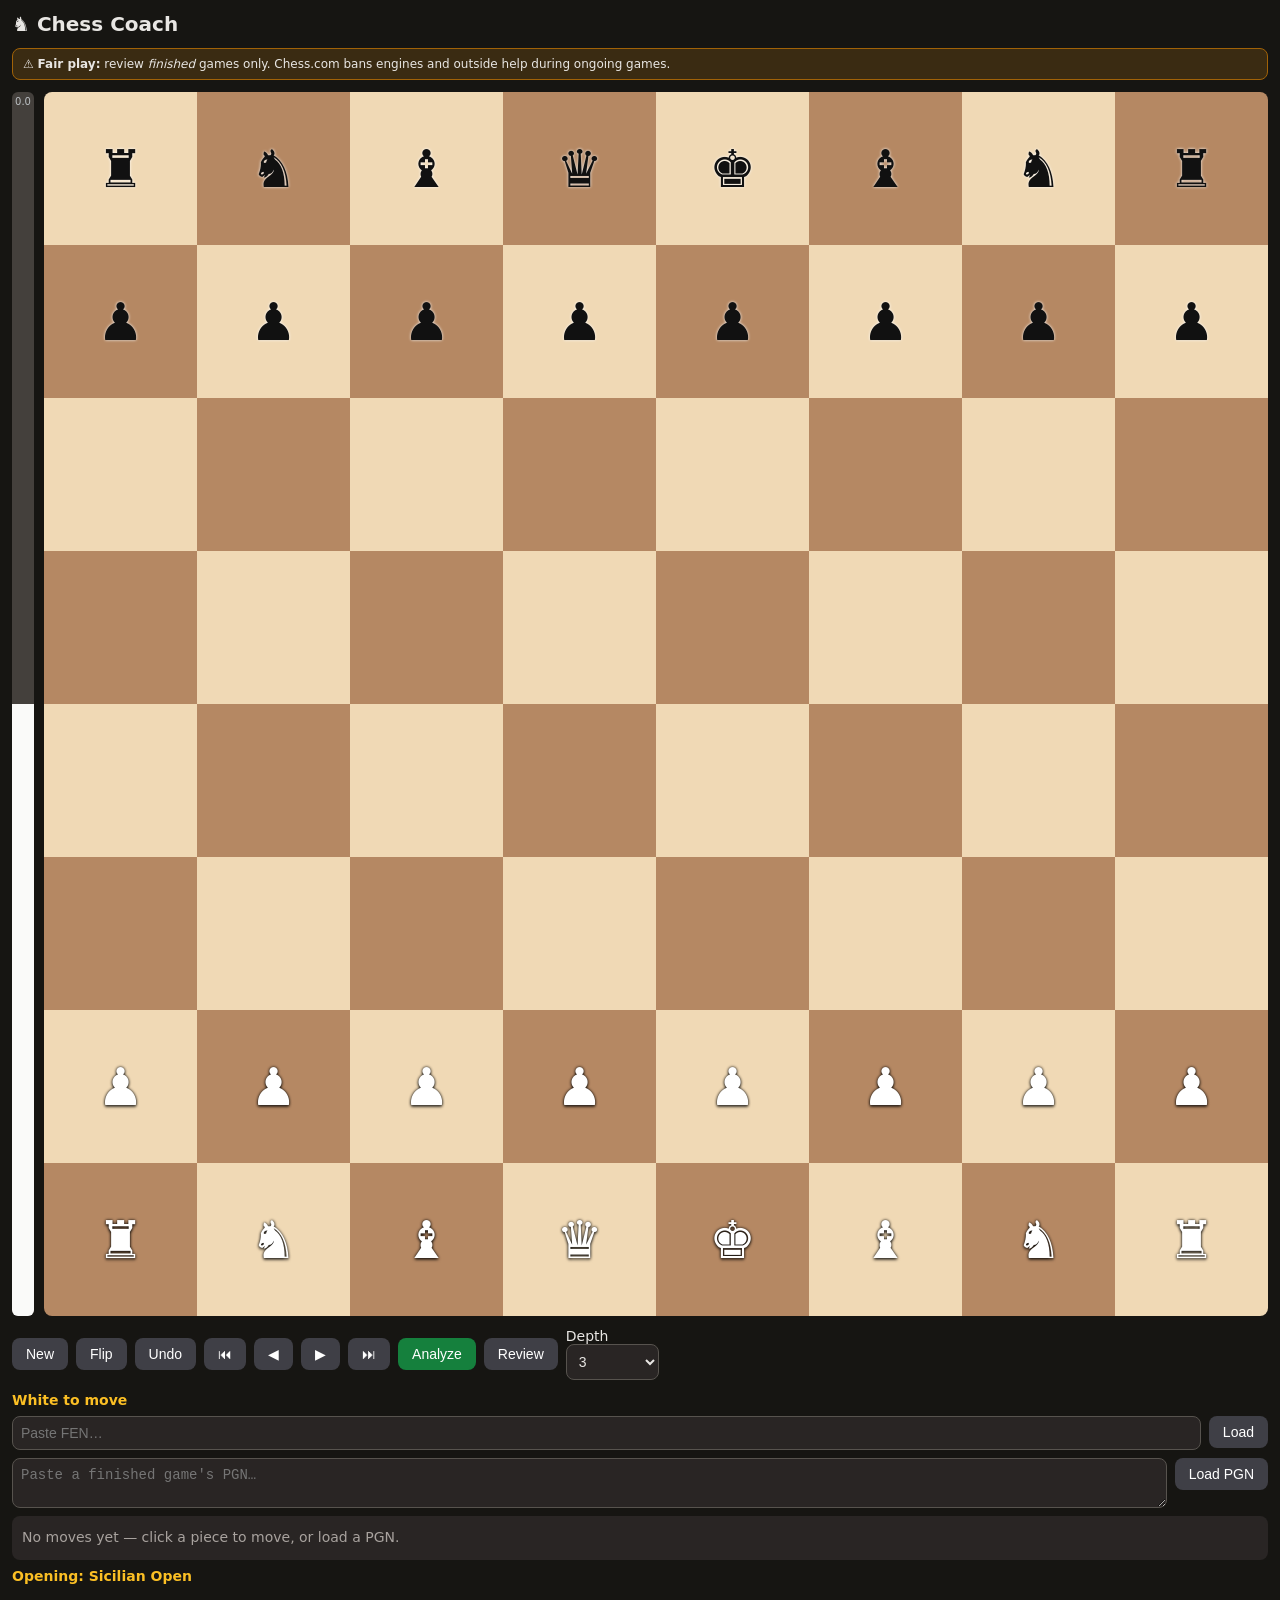
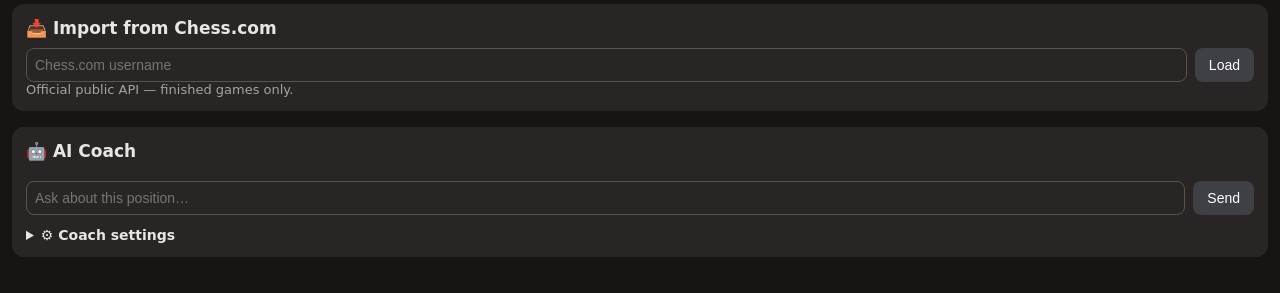
==== extension/index.html @ fc29fab5 "Chess Coach: post-game analysis app + Chrome side-panel extension - Self-contained chess core (rules" ====
<!DOCTYPE html>
<html lang="en">
<head>
<meta charset="UTF-8">
<meta name="viewport" content="width=device-width, initial-scale=1.0">
<title>Chess Coach</title>
<link rel="stylesheet" href="styles.css">
<style>
  body { font-size: 14px; }
  header { padding: 12px 12px 4px; }
  header h1 { font-size: 20px; }
  .tag { display: none; }
  .banner { margin: 8px 12px; font-size: 12px; padding: 8px 10px; }
  main { flex-direction: column; padding: 4px 12px 20px; gap: 12px; }
  .board-col { flex: 1 1 auto; min-width: 0; width: 100%; }
  .side { max-width: none; min-width: 0; width: 100%; }
  .chatlog { max-height: 220px; }
  #liveNotice { display: none; margin: 8px 12px; padding: 10px; border-radius: 8px; background: #7f1d1d; color: #fff; font-size: 13px; font-weight: 600; }
</style>
</head>
<body>
<header>
  <h1>♞ Chess Coach</h1>
</header>
<div id="liveNotice">🔴 A live game is open in another tab. Coach analysis is for finished games only — close the game tab before using the engine or AI coach.</div>
<div class="banner">
  ⚠️ <strong>Fair play:</strong> review <em>finished</em> games only. Chess.com bans engines and outside help during ongoing games.
</div>
<main>
  <section class="board-col">
    <div class="board-wrap">
      <div class="evalbar"><div id="evalFill"></div><span id="evalText">0.0</span></div>
      <div id="board" class="board"></div>
      <svg id="arrows" class="arrows" viewBox="0 0 800 800"></svg>
    </div>
    <div class="controls">
      <button id="btnNew">New</button>
      <button id="btnFlip">Flip</button>
      <button id="btnUndo">Undo</button>
      <button id="btnStart">⏮</button>
      <button id="btnPrev">◀</button>
      <button id="btnNext">▶</button>
      <button id="btnEnd">⏭</button>
      <button id="btnAnalyze" class="primary">Analyze</button>
      <button id="btnReview">Review</button>
      <label>Depth
        <select id="depthSel"><option>1</option><option>2</option><option selected>3</option><option>4</option></select>
      </label>
    </div>
    <div class="status" id="status"></div>
    <div class="io">
      <input id="fenInput" placeholder="Paste FEN…">
      <button id="btnFen">Load</button>
    </div>
    <div class="io">
      <textarea id="pgnInput" rows="2" placeholder="Paste a finished game's PGN…"></textarea>
      <button id="btnPgn">Load PGN</button>
    </div>
    <div id="moves" class="moves"></div>
    <div id="opening" class="opening"></div>
    <div id="topMoves" class="topmoves"></div>
    <div id="reviewInfo" class="reviewinfo"></div>
  </section>

  <aside class="side">
    <section class="card">
      <h2>📥 Import from Chess.com</h2>
      <div class="chatrow">
        <input id="ccUser" placeholder="Chess.com username">
        <button id="btnCcLoad">Load</button>
      </div>
      <div id="ccInfo" class="small">Official public API — finished games only.</div>
    </section>

    <section class="card">
      <h2>🤖 AI Coach</h2>
      <div id="chatLog" class="chatlog"></div>
      <div class="chatrow">
        <input id="chatInput" placeholder="Ask about this position…">
        <button id="btnSend">Send</button>
      </div>
      <details>
        <summary>⚙️ Coach settings</summary>
        <label>Provider
          <select id="setProvider">
            <option value="openai">OpenAI</option>
            <option value="anthropic">Anthropic</option>
            <option value="custom">Custom (OpenAI-compatible)</option>
          </select>
        </label>
        <label>Model <input id="setModel" placeholder="gpt-4o-mini"></label>
        <label>API key <small>(saved in chrome.storage)</small> <input id="setKey" type="password" placeholder="sk-…"></label>
        <label>Base URL <small>(custom only)</small> <input id="setBase" placeholder="https://your-endpoint/v1"></label>
        <label>Temperature <span id="tempVal">0.7</span> <input id="setTemp" type="range" min="0" max="2" step="0.1" value="0.7"></label>
        <label>System prompt
          <textarea id="setSys" rows="3">You are a friendly chess coach. Explain plans, tactics, and pawn structure simply. Keep answers concise.</textarea>
        </label>
        <button id="btnSaveSettings">Save settings</button>
        <span id="settingsMsg"></span>
      </details>
    </section>
  </aside>
</main>
<div id="promoModal" class="modal hidden">
  <div class="modal-box">
    <p>Promote to:</p>
    <button data-p="q">♛ Queen</button><button data-p="r">♜ Rook</button>
    <button data-p="b">♝ Bishop</button><button data-p="n">♞ Knight</button>
  </div>
</div>
<script src="core/chess-core.js"></script>
<script src="app.js"></script>
<script src="panel-extra.js"></script>
</body>
</html>
---- extension/styles.css ----
* { box-sizing: border-box; }
body { margin: 0; font-family: system-ui, -apple-system, Segoe UI, Roboto, sans-serif; background: #161512; color: #e8e6e3; }
header { display: flex; align-items: baseline; gap: 12px; padding: 14px 20px 4px; }
header h1 { margin: 0; font-size: 26px; }
.tag { color: #a8a29e; font-size: 13px; }
.banner { margin: 8px 20px; padding: 10px 14px; background: #3a2b12; border: 1px solid #a16207; border-radius: 8px; font-size: 14px; }
main { display: flex; gap: 20px; padding: 10px 20px 30px; flex-wrap: wrap; }
.board-col { flex: 0 1 560px; min-width: 320px; }
.board-wrap { display: flex; gap: 10px; align-items: stretch; }
.evalbar { width: 22px; background: #44403c; border-radius: 6px; position: relative; overflow: hidden; }
#evalFill { position: absolute; bottom: 0; left: 0; right: 0; background: #fafaf9; height: 50%; transition: height .3s; }
#evalText { position: absolute; top: 4px; left: 0; right: 0; text-align: center; font-size: 10px; color: #fff; mix-blend-mode: difference; }
.board { position: relative; flex: 1; aspect-ratio: 1; display: grid; grid-template-columns: repeat(8, 1fr); grid-template-rows: repeat(8, 1fr); border-radius: 8px; overflow: hidden; user-select: none; }
.sq { display: flex; align-items: center; justify-content: center; font-size: clamp(28px, 6vw, 52px); cursor: pointer; position: relative; }
.sq.light { background: #f0d9b5; } .sq.dark { background: #b58863; }
.sq.sel { outline: 4px solid #f6f669; outline-offset: -4px; }
.sq.last { outline: 4px solid rgba(246,246,105,.55); outline-offset: -4px; }
.sq.check { background: #e06666 !important; }
.sq .dot { position: absolute; width: 28%; height: 28%; border-radius: 50%; background: rgba(20,85,30,.45); }
.sq .ring { position: absolute; inset: 4%; border-radius: 50%; border: 5px solid rgba(20,85,30,.45); }
.arrows { position: absolute; inset: 0; pointer-events: none; }
.board-wrap { position: relative; }
.controls { display: flex; gap: 8px; flex-wrap: wrap; align-items: center; margin: 12px 0; }
button { background: #3f3f46; color: #fff; border: 0; border-radius: 8px; padding: 8px 14px; cursor: pointer; font-size: 14px; }
button:hover { background: #52525b; }
button.primary { background: #15803d; }
input, select, textarea { background: #292524; color: #e8e6e3; border: 1px solid #57534e; border-radius: 8px; padding: 8px; font-size: 14px; width: 100%; }
.io { display: flex; gap: 8px; margin: 8px 0; align-items: flex-start; }
.io textarea { flex: 1; }
.io input { flex: 1; }
.io button { white-space: nowrap; }
.moves { background: #292524; border-radius: 8px; padding: 10px; min-height: 44px; font-size: 14px; line-height: 1.7; }
.opening { margin-top: 8px; color: #fbbf24; font-weight: 600; }
.topmoves { margin-top: 8px; font-size: 14px; }
.topmoves div { padding: 3px 0; border-bottom: 1px solid #44403c; }
.status { font-weight: 600; color: #fbbf24; }
.side { flex: 1; min-width: 300px; max-width: 520px; }
.card { background: #292524; border-radius: 12px; padding: 14px; margin-bottom: 16px; }
.card h2 { margin: 0 0 10px; font-size: 17px; }
.chatlog { max-height: 320px; overflow-y: auto; display: flex; flex-direction: column; gap: 8px; margin-bottom: 10px; }
.msg { padding: 8px 10px; border-radius: 10px; font-size: 14px; white-space: pre-wrap; }
.msg.user { background: #1d4ed8; align-self: flex-end; max-width: 90%; }
.msg.ai { background: #44403c; align-self: flex-start; max-width: 90%; }
.chatrow { display: flex; gap: 8px; }
.chatrow input { flex: 1; }
details { margin-top: 12px; }
details summary { cursor: pointer; font-weight: 600; }
details label { display: block; margin: 10px 0; font-size: 13px; }
.small { font-size: 13px; color: #a8a29e; }
.modal { position: fixed; inset: 0; background: rgba(0,0,0,.6); display: flex; align-items: center; justify-content: center; }
.modal.hidden { display: none; }
.modal-box { background: #292524; padding: 20px; border-radius: 12px; display: flex; gap: 8px; flex-wrap: wrap; }

button.primary { background:#15803d; }
button.primary:hover { background:#166534; }
button:disabled { opacity:.5; cursor:default; }
.moves { max-height: 130px; overflow-y: auto; }
.mv { cursor: pointer; padding: 1px 3px; border-radius: 4px; }
.mv:hover { background:#3f3f46; }
.mv.cur { background:#15803d; }
.mv.future { color:#78716c; }
.mv sup { color:#f87171; font-weight: 700; }
.reviewinfo { margin-top: 10px; font-size: 13px; background:#292524; border-radius:8px; padding:8px 10px; }
.reviewinfo:empty { display:none; }
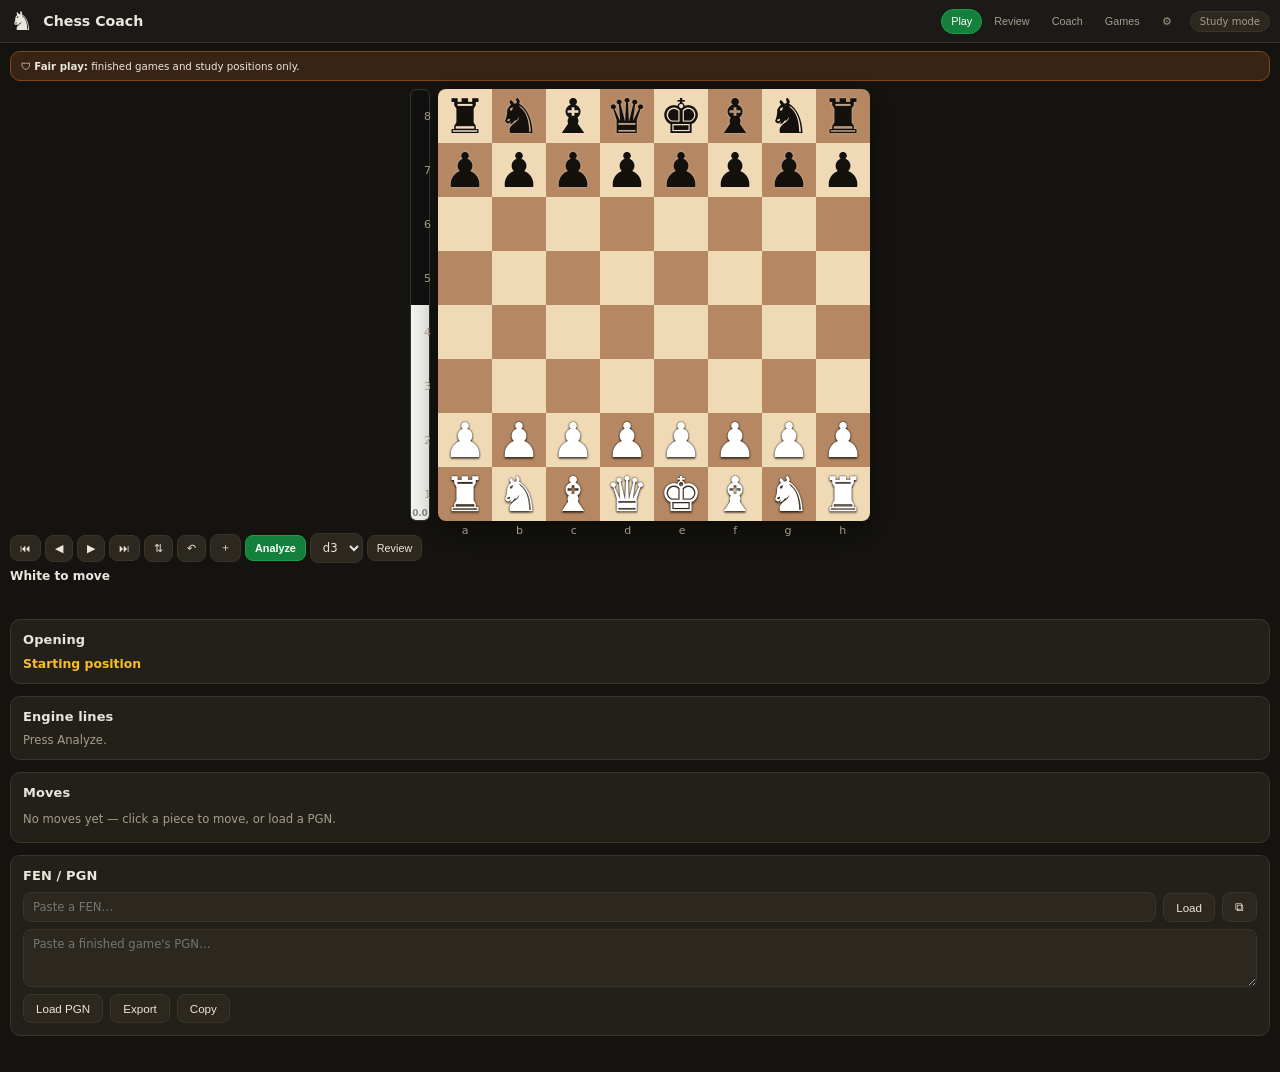
==== commit 07df8a79: "v2: real search engine, 156 wired settings, accuracy review, tabbed UI Engine (web/core/chess-core.j" ====
--- a/extension/index.html
+++ b/extension/index.html
@@ -3,113 +3,176 @@
 <head>
 <meta charset="UTF-8">
 <meta name="viewport" content="width=device-width, initial-scale=1.0">
+<meta name="color-scheme" content="dark light">
 <title>Chess Coach</title>
 <link rel="stylesheet" href="styles.css">
 <style>
-  body { font-size: 14px; }
-  header { padding: 12px 12px 4px; }
-  header h1 { font-size: 20px; }
-  .tag { display: none; }
-  .banner { margin: 8px 12px; font-size: 12px; padding: 8px 10px; }
-  main { flex-direction: column; padding: 4px 12px 20px; gap: 12px; }
-  .board-col { flex: 1 1 auto; min-width: 0; width: 100%; }
-  .side { max-width: none; min-width: 0; width: 100%; }
+  /* Side-panel overrides: narrower column, same app. */
+  html { font-size: calc(13.5px * var(--font-scale)); }
+  .topbar { padding: 8px 10px; gap: 8px; }
+  .brand h1 { font-size: 1.05rem; }
+  .brand .tag { display: none; }
+  .tabs { gap: 2px; }
+  .tab { padding: 5px 9px; font-size: .8rem; }
+  .layout { grid-template-columns: 1fr; padding: 8px 10px 24px; gap: 10px; }
+  .boardCol { position: static; }
+  .boardWrap { max-width: 460px; margin: 0 auto; }
+  .banner { margin: 8px 10px 0; font-size: .76rem; padding: 8px 10px; }
+  .liveNotice { margin: 8px 10px 0; font-size: .78rem; }
   .chatlog { max-height: 220px; }
-  #liveNotice { display: none; margin: 8px 12px; padding: 10px; border-radius: 8px; background: #7f1d1d; color: #fff; font-size: 13px; font-weight: 600; }
+  .settingsBody { max-height: none; }
+  .controls { gap: 4px; }
+  .controls button { padding: 6px 9px; font-size: .8rem; }
+  .moves { max-height: 130px; }
 </style>
 </head>
 <body>
-<header>
-  <h1>♞ Chess Coach</h1>
+<header class="topbar">
+  <div class="brand">
+    <span class="logo">♞</span>
+    <div><h1>Chess Coach</h1><span class="tag">Post-game study</span></div>
+  </div>
+  <nav class="tabs" id="tabs" role="tablist">
+    <button class="tab active" data-tab="play" role="tab">Play</button>
+    <button class="tab" data-tab="review" role="tab">Review</button>
+    <button class="tab" data-tab="coach" role="tab">Coach</button>
+    <button class="tab" data-tab="library" role="tab">Games</button>
+    <button class="tab" data-tab="settings" role="tab">⚙</button>
+  </nav>
+  <div class="topActions"><span class="pill" id="modePill">Study mode</span></div>
 </header>
-<div id="liveNotice">🔴 A live game is open in another tab. Coach analysis is for finished games only — close the game tab before using the engine or AI coach.</div>
-<div class="banner">
-  ⚠️ <strong>Fair play:</strong> review <em>finished</em> games only. Chess.com bans engines and outside help during ongoing games.
+
+<div class="banner" id="fairBanner">
+  🛡 <strong>Fair play:</strong> finished games and study positions only.
 </div>
-<main>
-  <section class="board-col">
-    <div class="board-wrap">
-      <div class="evalbar"><div id="evalFill"></div><span id="evalText">0.0</span></div>
-      <div id="board" class="board"></div>
-      <svg id="arrows" class="arrows" viewBox="0 0 800 800"></svg>
+<div id="liveNotice" class="liveNotice" hidden>
+  🔴 A live game is open. Analysis is disabled until you close it — Chess.com prohibits engines during play.
+</div>
+
+<div class="layout">
+  <section class="boardCol" id="boardCol">
+    <div class="boardWrap" id="boardWrap">
+      <div class="evalbar" id="evalbar"><div id="evalFill"></div><span id="evalText">0.0</span></div>
+      <div class="boardHolder">
+        <div id="board" class="board" tabindex="0" aria-label="Chess board"></div>
+        <svg id="arrows" class="arrows" viewBox="0 0 800 800" aria-hidden="true"></svg>
+        <div id="coordRanks" class="coordRanks"></div>
+        <div id="coordFiles" class="coordFiles"></div>
+      </div>
     </div>
-    <div class="controls">
-      <button id="btnNew">New</button>
-      <button id="btnFlip">Flip</button>
-      <button id="btnUndo">Undo</button>
-      <button id="btnStart">⏮</button>
-      <button id="btnPrev">◀</button>
-      <button id="btnNext">▶</button>
-      <button id="btnEnd">⏭</button>
-      <button id="btnAnalyze" class="primary">Analyze</button>
-      <button id="btnReview">Review</button>
-      <label>Depth
-        <select id="depthSel"><option>1</option><option>2</option><option selected>3</option><option>4</option></select>
-      </label>
+    <div class="controls" id="controls">
+      <button id="btnStart" title="Start">⏮</button>
+      <button id="btnPrev" title="Previous">◀</button>
+      <button id="btnNext" title="Next">▶</button>
+      <button id="btnEnd" title="End">⏭</button>
+      <button id="btnFlip" title="Flip">⇅</button>
+      <button id="btnUndo" title="Undo">↶</button>
+      <button id="btnNew" title="New">＋</button>
+      <button id="btnAnalyze" class="primary" title="Analyze">Analyze</button>
+      <select id="depthSel" class="mini" title="Depth"></select>
+      <button id="btnReview" title="Review">Review</button>
     </div>
-    <div class="status" id="status"></div>
-    <div class="io">
-      <input id="fenInput" placeholder="Paste FEN…">
-      <button id="btnFen">Load</button>
-    </div>
-    <div class="io">
-      <textarea id="pgnInput" rows="2" placeholder="Paste a finished game's PGN…"></textarea>
-      <button id="btnPgn">Load PGN</button>
-    </div>
-    <div id="moves" class="moves"></div>
-    <div id="opening" class="opening"></div>
-    <div id="topMoves" class="topmoves"></div>
-    <div id="reviewInfo" class="reviewinfo"></div>
+    <div class="status" id="status" role="status" aria-live="polite"></div>
+    <div class="evalLine" id="evalLine"></div>
   </section>
 
-  <aside class="side">
-    <section class="card">
-      <h2>📥 Import from Chess.com</h2>
-      <div class="chatrow">
-        <input id="ccUser" placeholder="Chess.com username">
-        <button id="btnCcLoad">Load</button>
+  <section class="side">
+    <div class="panel active" data-panel="play">
+      <div class="card" id="openingCard"><h2>Opening</h2><div id="opening" class="opening">—</div></div>
+      <div class="card" id="topMovesCard"><h2>Engine lines</h2>
+        <div id="topMoves" class="topmoves"><span class="muted">Press Analyze.</span></div></div>
+      <div class="card" id="movesCard"><h2>Moves</h2>
+        <div id="moves" class="moves"><span class="muted">No moves yet.</span></div></div>
+      <div class="card" id="fenCard"><h2>FEN / PGN</h2>
+        <div class="row"><input id="fenInput" placeholder="Paste a FEN…" spellcheck="false">
+          <button id="btnFen">Load</button><button id="btnCopyFen">⧉</button></div>
+        <div class="row"><textarea id="pgnInput" rows="3" placeholder="Paste a finished game's PGN…" spellcheck="false"></textarea></div>
+        <div class="row"><button id="btnPgn">Load PGN</button><button id="btnExportPgn">Export</button>
+          <button id="btnCopyPgn">Copy</button></div>
       </div>
-      <div id="ccInfo" class="small">Official public API — finished games only.</div>
-    </section>
+    </div>
 
-    <section class="card">
-      <h2>🤖 AI Coach</h2>
-      <div id="chatLog" class="chatlog"></div>
-      <div class="chatrow">
-        <input id="chatInput" placeholder="Ask about this position…">
-        <button id="btnSend">Send</button>
+    <div class="panel" data-panel="review">
+      <div class="card" id="reviewSummaryCard"><h2>Game review</h2>
+        <div id="reviewInfo" class="reviewinfo"><span class="muted">Load a game, then press Review.</span></div>
+        <div class="reviewBtns"><button id="btnReview2" class="primary">Review game</button>
+          <button id="btnNextBlunder">Next blunder ⤵</button></div>
       </div>
-      <details>
-        <summary>⚙️ Coach settings</summary>
-        <label>Provider
-          <select id="setProvider">
-            <option value="openai">OpenAI</option>
-            <option value="anthropic">Anthropic</option>
-            <option value="custom">Custom (OpenAI-compatible)</option>
-          </select>
-        </label>
-        <label>Model <input id="setModel" placeholder="gpt-4o-mini"></label>
-        <label>API key <small>(saved in chrome.storage)</small> <input id="setKey" type="password" placeholder="sk-…"></label>
-        <label>Base URL <small>(custom only)</small> <input id="setBase" placeholder="https://your-endpoint/v1"></label>
-        <label>Temperature <span id="tempVal">0.7</span> <input id="setTemp" type="range" min="0" max="2" step="0.1" value="0.7"></label>
-        <label>System prompt
-          <textarea id="setSys" rows="3">You are a friendly chess coach. Explain plans, tactics, and pawn structure simply. Keep answers concise.</textarea>
-        </label>
-        <button id="btnSaveSettings">Save settings</button>
-        <span id="settingsMsg"></span>
-      </details>
-    </section>
-  </aside>
-</main>
+      <div class="card" id="accuracyCard"><h2>Accuracy</h2>
+        <div id="accuracyBars"></div>
+        <div id="accuracyGraphWrap"><svg id="accuracyGraph" viewBox="0 0 300 90" preserveAspectRatio="none"></svg></div>
+      </div>
+      <div class="card" id="reviewListCard"><h2>Moves to study</h2>
+        <div id="reviewList" class="reviewList"><span class="muted">Nothing yet.</span></div></div>
+    </div>
+
+    <div class="panel" data-panel="coach">
+      <div class="card coachCard">
+        <div class="cardHead"><h2>AI Coach</h2><button id="btnClearChat" class="tiny">Clear</button></div>
+        <div id="chatLog" class="chatlog" aria-live="polite"></div>
+        <div class="chips" id="chatChips">
+          <button class="chip" data-q="What was the key mistake in this game?">Key mistake?</button>
+          <button class="chip" data-q="What is the plan for the side to move?">Plan?</button>
+          <button class="chip" data-q="Explain the opening and its ideas.">Opening</button>
+          <button class="chip" data-q="Give me three exercises from this game.">Homework</button>
+        </div>
+        <div class="chatrow"><input id="chatInput" placeholder="Ask about this position…">
+          <button id="btnSend" class="primary">Send</button></div>
+        <div class="small" id="coachMeta"></div>
+      </div>
+      <div class="card"><h2>Coach setup</h2>
+        <div class="row"><select id="quickProvider" class="grow"></select></div>
+        <div class="row"><input id="quickModel" placeholder="model" class="grow"></div>
+        <div class="row"><input id="quickKey" type="password" placeholder="API key" class="grow">
+          <button id="btnSaveKey" class="primary">Save</button></div>
+        <div class="small" id="keyState"></div>
+        <button id="btnOpenCoachSettings" class="tiny">All coach settings →</button>
+      </div>
+    </div>
+
+    <div class="panel" data-panel="library">
+      <div class="card"><h2>Import from Chess.com</h2>
+        <p class="small">Official read-only API. Finished games only.</p>
+        <div class="row"><input id="ccUser" placeholder="Chess.com username" class="grow">
+          <button id="btnCcLoad" class="primary">Load</button></div>
+        <div class="row"><select id="ccTimeClass" class="grow"></select>
+          <label class="inline"><input type="checkbox" id="ccRated"> rated</label></div>
+        <div id="ccInfo" class="small"></div>
+        <div id="gameList" class="gameList"></div>
+      </div>
+      <div class="card"><h2>Saved here</h2>
+        <div id="savedList" class="gameList"><span class="muted">Nothing saved yet.</span></div>
+        <div class="row"><button id="btnSaveCurrent" class="tiny">Save current</button>
+          <button id="btnClearSaved" class="tiny danger">Clear</button></div>
+      </div>
+    </div>
+
+    <div class="panel" data-panel="settings">
+      <div class="settingsHead">
+        <input id="settingsSearch" placeholder="Search settings…" autocomplete="off">
+        <select id="presetSel"></select>
+        <select id="tierSel">
+          <option value="core">Basic</option><option value="advanced">+ Advanced</option>
+          <option value="lab">+ Experimental</option>
+        </select>
+      </div>
+      <span class="pill" id="settingsCount"></span>
+      <div id="settingsBody" class="settingsBody"></div>
+    </div>
+  </section>
+</div>
+
 <div id="promoModal" class="modal hidden">
-  <div class="modal-box">
-    <p>Promote to:</p>
-    <button data-p="q">♛ Queen</button><button data-p="r">♜ Rook</button>
-    <button data-p="b">♝ Bishop</button><button data-p="n">♞ Knight</button>
-  </div>
+  <div class="modal-box"><p>Promote to:</p>
+    <button data-p="q">♛</button><button data-p="r">♜</button>
+    <button data-p="b">♝</button><button data-p="n">♞</button>
+    <button data-p="cancel" class="tiny">Cancel</button></div>
 </div>
+<div id="toasts" class="toasts"></div>
+<input type="file" id="importFile" accept="application/json" hidden>
+
 <script src="core/chess-core.js"></script>
+<script src="settings-schema.js"></script>
 <script src="app.js"></script>
-<script src="panel-extra.js"></script>
 </body>
 </html>
--- a/extension/styles.css
+++ b/extension/styles.css
@@ -1,64 +1,319 @@
+/* Chess Coach — styles */
+:root {
+  --bg: #14130f;
+  --bg2: #1c1a16;
+  --card: #232019;
+  --card2: #2c2820;
+  --line: #3a352b;
+  --text: #eae6dd;
+  --muted: #a49c8c;
+  --accent: #15803d;
+  --accent2: #1f9d4d;
+  --danger: #b91c1c;
+  --warn: #b45309;
+  --sq-light: #f0d9b5;
+  --sq-dark: #b58863;
+  --radius: 10px;
+  --font-scale: 1;
+  --density: 1;
+  --board-radius: 8px;
+  --piece-size: 1;
+  --brightness: 1;
+  --contrast: 1;
+}
+[data-theme="light"] { --bg:#f6f4ef; --bg2:#efece4; --card:#ffffff; --card2:#f7f5f0; --line:#ded8ca; --text:#211e18; --muted:#6c6456; }
+[data-theme="midnight"] { --bg:#0a0e17; --bg2:#0f1520; --card:#141c2b; --card2:#1b2436; --line:#26324a; --text:#dde6f5; --muted:#8a97ad; }
+[data-theme="sepia"] { --bg:#f2e8d5; --bg2:#e9dcc3; --card:#fbf3e4; --card2:#f3e8d3; --line:#d6c4a4; --text:#3b2f1e; --muted:#7d6b50; --sq-light:#f0dfc0; --sq-dark:#a9825a; }
+[data-accent="blue"] { --accent:#1d4ed8; --accent2:#2563eb; }
+[data-accent="purple"] { --accent:#6d28d9; --accent2:#7c3aed; }
+[data-accent="amber"] { --accent:#b45309; --accent2:#d97706; }
+[data-accent="rose"] { --accent:#be123c; --accent2:#e11d48; }
+
 * { box-sizing: border-box; }
-body { margin: 0; font-family: system-ui, -apple-system, Segoe UI, Roboto, sans-serif; background: #161512; color: #e8e6e3; }
-header { display: flex; align-items: baseline; gap: 12px; padding: 14px 20px 4px; }
-header h1 { margin: 0; font-size: 26px; }
-.tag { color: #a8a29e; font-size: 13px; }
-.banner { margin: 8px 20px; padding: 10px 14px; background: #3a2b12; border: 1px solid #a16207; border-radius: 8px; font-size: 14px; }
-main { display: flex; gap: 20px; padding: 10px 20px 30px; flex-wrap: wrap; }
-.board-col { flex: 0 1 560px; min-width: 320px; }
-.board-wrap { display: flex; gap: 10px; align-items: stretch; }
-.evalbar { width: 22px; background: #44403c; border-radius: 6px; position: relative; overflow: hidden; }
-#evalFill { position: absolute; bottom: 0; left: 0; right: 0; background: #fafaf9; height: 50%; transition: height .3s; }
-#evalText { position: absolute; top: 4px; left: 0; right: 0; text-align: center; font-size: 10px; color: #fff; mix-blend-mode: difference; }
-.board { position: relative; flex: 1; aspect-ratio: 1; display: grid; grid-template-columns: repeat(8, 1fr); grid-template-rows: repeat(8, 1fr); border-radius: 8px; overflow: hidden; user-select: none; }
-.sq { display: flex; align-items: center; justify-content: center; font-size: clamp(28px, 6vw, 52px); cursor: pointer; position: relative; }
-.sq.light { background: #f0d9b5; } .sq.dark { background: #b58863; }
-.sq.sel { outline: 4px solid #f6f669; outline-offset: -4px; }
-.sq.last { outline: 4px solid rgba(246,246,105,.55); outline-offset: -4px; }
-.sq.check { background: #e06666 !important; }
-.sq .dot { position: absolute; width: 28%; height: 28%; border-radius: 50%; background: rgba(20,85,30,.45); }
-.sq .ring { position: absolute; inset: 4%; border-radius: 50%; border: 5px solid rgba(20,85,30,.45); }
-.arrows { position: absolute; inset: 0; pointer-events: none; }
-.board-wrap { position: relative; }
-.controls { display: flex; gap: 8px; flex-wrap: wrap; align-items: center; margin: 12px 0; }
-button { background: #3f3f46; color: #fff; border: 0; border-radius: 8px; padding: 8px 14px; cursor: pointer; font-size: 14px; }
-button:hover { background: #52525b; }
-button.primary { background: #15803d; }
-input, select, textarea { background: #292524; color: #e8e6e3; border: 1px solid #57534e; border-radius: 8px; padding: 8px; font-size: 14px; width: 100%; }
-.io { display: flex; gap: 8px; margin: 8px 0; align-items: flex-start; }
-.io textarea { flex: 1; }
-.io input { flex: 1; }
-.io button { white-space: nowrap; }
-.moves { background: #292524; border-radius: 8px; padding: 10px; min-height: 44px; font-size: 14px; line-height: 1.7; }
-.opening { margin-top: 8px; color: #fbbf24; font-weight: 600; }
-.topmoves { margin-top: 8px; font-size: 14px; }
-.topmoves div { padding: 3px 0; border-bottom: 1px solid #44403c; }
-.status { font-weight: 600; color: #fbbf24; }
-.side { flex: 1; min-width: 300px; max-width: 520px; }
-.card { background: #292524; border-radius: 12px; padding: 14px; margin-bottom: 16px; }
-.card h2 { margin: 0 0 10px; font-size: 17px; }
-.chatlog { max-height: 320px; overflow-y: auto; display: flex; flex-direction: column; gap: 8px; margin-bottom: 10px; }
-.msg { padding: 8px 10px; border-radius: 10px; font-size: 14px; white-space: pre-wrap; }
-.msg.user { background: #1d4ed8; align-self: flex-end; max-width: 90%; }
-.msg.ai { background: #44403c; align-self: flex-start; max-width: 90%; }
-.chatrow { display: flex; gap: 8px; }
+html { font-size: calc(15px * var(--font-scale)); }
+body {
+  margin: 0; background: var(--bg); color: var(--text);
+  font-family: system-ui, -apple-system, "Segoe UI", Roboto, sans-serif;
+  min-height: 100vh;
+}
+body[data-font="serif"] { font-family: Georgia, "Times New Roman", serif; }
+body[data-font="mono"] { font-family: ui-monospace, SFMono-Regular, Menlo, monospace; }
+body[data-font="dyslexic"] { font-family: "Comic Sans MS", "Trebuchet MS", Verdana, sans-serif; letter-spacing: .02em; }
+body[data-contrast="high"] { --card: #000; --card2: #111; --line: #fff; --text: #fff; --muted: #ddd; }
+body[data-contrast="high"] .sq.light { --sq-light: #fff; }
+body[data-contrast="high"] .sq.dark { --sq-dark: #000; }
+
+/* ---------- top bar ---------- */
+.topbar {
+  display: flex; align-items: center; gap: 16px; flex-wrap: wrap;
+  padding: 10px 18px; background: var(--bg2); border-bottom: 1px solid var(--line);
+  position: sticky; top: 0; z-index: 40;
+}
+.brand { display: flex; align-items: center; gap: 10px; }
+.logo { font-size: 26px; line-height: 1; }
+.brand h1 { margin: 0; font-size: 1.25rem; }
+.tag { color: var(--muted); font-size: .78rem; }
+.tabs { display: flex; gap: 4px; margin-left: auto; flex-wrap: wrap; }
+.tab {
+  background: transparent; color: var(--muted); border: 1px solid transparent;
+  padding: 7px 13px; border-radius: 999px; font-size: .88rem; cursor: pointer;
+}
+.tab:hover { background: var(--card2); color: var(--text); }
+.tab.active { background: var(--accent); color: #fff; border-color: var(--accent2); }
+.topActions { display: flex; align-items: center; gap: 8px; }
+.pill {
+  font-size: .74rem; padding: 4px 9px; border-radius: 999px;
+  background: var(--card2); color: var(--muted); border: 1px solid var(--line); white-space: nowrap;
+}
+.pill.on { background: var(--accent); color: #fff; border-color: var(--accent2); }
+
+.banner {
+  margin: 10px 18px 0; padding: 10px 14px; border-radius: var(--radius);
+  background: color-mix(in srgb, var(--warn) 18%, var(--bg2));
+  border: 1px solid color-mix(in srgb, var(--warn) 60%, var(--line));
+  font-size: .84rem;
+}
+.liveNotice {
+  margin: 10px 18px 0; padding: 10px 14px; border-radius: var(--radius);
+  background: var(--danger); color: #fff; font-weight: 600; font-size: .86rem;
+}
+
+/* ---------- layout ---------- */
+.layout {
+  display: grid; grid-template-columns: minmax(320px, 620px) minmax(320px, 1fr);
+  gap: 18px; padding: 14px 18px 40px; align-items: start;
+}
+.layout.density-compact { gap: 12px; padding: 8px 12px 24px; }
+.layout.density-spacious { gap: 26px; padding: 22px 26px 60px; }
+@media (max-width: 940px) { .layout { grid-template-columns: 1fr; } }
+
+.boardCol { position: sticky; top: 66px; }
+.layout.density-compact .boardCol { top: 58px; }
+.boardCol.unstuck { position: static; }
+@media (max-width: 940px) { .boardCol { position: static; } }
+
+/* ---------- board ---------- */
+.boardWrap { display: flex; gap: 8px; align-items: stretch; }
+.evalbar {
+  width: 20px; border-radius: 6px; background: #111; position: relative;
+  overflow: hidden; flex: 0 0 20px; border: 1px solid var(--line);
+}
+.evalbar[hidden] { display: none; }
+#evalFill { position: absolute; left: 0; right: 0; bottom: 0; height: 50%; background: #f5f5f0; transition: height .28s ease; }
+#evalText { position: absolute; inset: auto 0 2px 0; text-align: center; font-size: 9px; color: #888; font-weight: 700; letter-spacing: -.02em; }
+.boardHolder { position: relative; flex: 1; min-width: 0; }
+.board {
+  aspect-ratio: 1 / 1; width: 100%; display: grid;
+  grid-template-columns: repeat(8, 1fr); grid-template-rows: repeat(8, 1fr);
+  border-radius: var(--board-radius); overflow: hidden; user-select: none;
+  filter: brightness(var(--brightness)) contrast(var(--contrast));
+  outline: none;
+}
+.board.shadow { box-shadow: 0 10px 30px rgba(0,0,0,.45); }
+.board:focus-visible { box-shadow: 0 0 0 3px var(--accent2); }
+.sq {
+  position: relative; display: flex; align-items: center; justify-content: center;
+  font-size: calc(clamp(26px, 5.2vw, 48px) * var(--piece-size));
+  line-height: 1; cursor: pointer;
+}
+.sq.light { background: var(--sq-light); }
+.sq.dark { background: var(--sq-dark); }
+.sq.sel::after { content: ""; position: absolute; inset: 0; box-shadow: inset 0 0 0 4px #f7ef6d; }
+.sq.last.outline::after { content: ""; position: absolute; inset: 0; box-shadow: inset 0 0 0 4px rgba(247,239,109,.55); }
+.sq.last.fill::after { content: ""; position: absolute; inset: 0; background: rgba(247,239,109,.28); }
+.sq.last.both::after { content: ""; position: absolute; inset: 0; background: rgba(247,239,109,.22); box-shadow: inset 0 0 0 3px rgba(247,239,109,.6); }
+.sq.check::before {
+  content: ""; position: absolute; inset: 0;
+  background: radial-gradient(circle, rgba(220,38,38,.85) 12%, rgba(220,38,38,0) 72%);
+}
+.sq.hover::after { content: ""; position: absolute; inset: 0; box-shadow: inset 0 0 0 3px rgba(255,255,255,.45); }
+.sq.threat::before { content: ""; position: absolute; inset: 22%; border-radius: 50%; background: rgba(220,38,38,.35); }
+.sq .coordF { position: absolute; right: 2px; bottom: 0; font-size: .42em; font-weight: 700; opacity: .65; }
+.sq .coordR { position: absolute; left: 2px; top: 0; font-size: .42em; font-weight: 700; opacity: .65; }
+.sq.light .coordF, .sq.light .coordR { color: var(--sq-dark); }
+.sq.dark .coordF, .sq.dark .coordR { color: var(--sq-light); }
+.piece { pointer-events: none; transition: transform .12s ease; }
+.piece.white { color: #fff; text-shadow: 0 0 2px #000, 0 2px 2px rgba(0,0,0,.55); }
+.piece.black { color: #14110d; text-shadow: 0 0 2px rgba(255,255,255,.55); }
+.piece.outline { font-variation-settings: normal; color: transparent; -webkit-text-stroke: 2px currentColor; }
+.sq.anim .piece { animation: pop .12s ease-out; }
+@keyframes pop { from { transform: scale(.86); } to { transform: scale(1); } }
+body[data-reduce-motion="1"] .piece, body[data-reduce-motion="1"] #evalFill { transition: none !important; animation: none !important; }
+
+.dot { position: absolute; width: 30%; height: 30%; border-radius: 50%; background: rgba(20,85,30,.42); }
+.ring { position: absolute; inset: 3%; border-radius: 50%; border: 6px solid rgba(20,85,30,.42); }
+.arrows { position: absolute; inset: 0; width: 100%; height: 100%; pointer-events: none; }
+.coordRanks, .coordFiles { position: absolute; font-size: 11px; color: var(--muted); display: none; }
+.coordRanks { left: -14px; top: 0; bottom: 0; display: flex; flex-direction: column; justify-content: space-around; }
+.coordFiles { left: 0; right: 0; bottom: -16px; display: flex; justify-content: space-around; }
+
+/* ---------- controls ---------- */
+.controls { display: flex; gap: 6px; flex-wrap: wrap; align-items: center; margin: 12px 0 6px; }
+.controls .sep { width: 1px; height: 22px; background: var(--line); margin: 0 4px; }
+button {
+  background: var(--card2); color: var(--text); border: 1px solid var(--line);
+  border-radius: 8px; padding: 7px 12px; font-size: .86rem; cursor: pointer;
+  transition: background .12s, border-color .12s, transform .06s;
+}
+button:hover:not(:disabled) { background: color-mix(in srgb, var(--card2) 60%, var(--text) 8%); border-color: var(--muted); }
+button:active:not(:disabled) { transform: translateY(1px); }
+button:disabled { opacity: .5; cursor: not-allowed; }
+button.primary { background: var(--accent); border-color: var(--accent2); color: #fff; font-weight: 600; }
+button.primary:hover:not(:disabled) { background: var(--accent2); }
+button.danger { background: transparent; border-color: var(--danger); color: #f87171; }
+button.tiny { padding: 4px 9px; font-size: .78rem; }
+button.icon { padding: 6px 10px; }
+button:focus-visible, input:focus-visible, select:focus-visible, textarea:focus-visible { outline: 3px solid var(--accent2); outline-offset: 1px; }
+body[data-focus-rings="0"] button:focus-visible { outline: none; }
+.large-targets button, .large-targets .sq { min-height: 34px; }
+
+select, input, textarea {
+  background: var(--card2); color: var(--text); border: 1px solid var(--line);
+  border-radius: 8px; padding: 7px 9px; font-size: .86rem; font-family: inherit;
+  width: 100%; max-width: 100%;
+}
+select.mini { width: auto; padding: 6px 8px; }
+label { font-size: .8rem; color: var(--muted); }
+label.inline { display: inline-flex; align-items: center; gap: 5px; white-space: nowrap; }
+label.inline input[type="checkbox"] { width: auto; }
+.status { font-size: .9rem; font-weight: 600; color: var(--text); min-height: 22px; }
+.evalLine { font-size: .8rem; color: var(--muted); min-height: 18px; }
+
+/* ---------- side panels ---------- */
+.side { min-width: 0; }
+.panel { display: none; }
+.panel.active { display: block; }
+.card {
+  background: var(--card); border: 1px solid var(--line); border-radius: var(--radius);
+  padding: calc(12px * var(--density)); margin-bottom: 12px;
+}
+.card h2 { margin: 0 0 9px; font-size: .96rem; letter-spacing: .01em; }
+.cardHead { display: flex; align-items: center; justify-content: space-between; gap: 8px; margin-bottom: 8px; }
+.cardHead h2 { margin: 0; }
+.muted { color: var(--muted); }
+.small { font-size: .78rem; color: var(--muted); }
+.row { display: flex; gap: 7px; align-items: center; margin-bottom: 7px; }
+.row .grow { flex: 1; }
+.row:last-child { margin-bottom: 0; }
+.row textarea { flex: 1; resize: vertical; }
+
+/* opening / moves */
+.opening { font-weight: 700; color: #fbbf24; font-size: .92rem; }
+.moves { max-height: 190px; overflow-y: auto; font-size: .86rem; line-height: 1.85; }
+.mv { cursor: pointer; padding: 1px 4px; border-radius: 5px; }
+.mv:hover { background: var(--card2); }
+.mv.cur { background: var(--accent); color: #fff; }
+.mv.future { color: var(--muted); opacity: .7; }
+.mv sup { font-weight: 800; font-size: .7em; margin-left: 1px; }
+.mv .tag-b { color: #f87171; }
+.mv .tag-m { color: #fbbf24; }
+.mv .tag-i { color: #93c5fd; }
+.topmoves { font-size: .86rem; }
+.topmoves .line { padding: 5px 0; border-bottom: 1px solid var(--line); display: flex; gap: 8px; align-items: baseline; }
+.topmoves .line:last-child { border-bottom: 0; }
+.topmoves .san { font-weight: 700; font-family: ui-monospace, monospace; }
+.topmoves .sc { color: var(--muted); font-size: .78rem; }
+.topmoves .pv { color: var(--muted); font-size: .78rem; font-family: ui-monospace, monospace; }
+.topmoves .line.best .san { color: #4ade80; }
+
+/* review */
+.reviewinfo { font-size: .86rem; }
+.reviewBtns { display: flex; gap: 7px; margin-top: 10px; }
+.reviewList { max-height: 260px; overflow-y: auto; font-size: .84rem; }
+.reviewList .item { padding: 6px 0; border-bottom: 1px solid var(--line); cursor: pointer; }
+.reviewList .item:hover { background: var(--card2); }
+.reviewList .badge { font-weight: 800; margin-right: 6px; }
+.badge.blunder { color: #f87171; }
+.badge.mistake { color: #fbbf24; }
+.badge.inaccuracy { color: #93c5fd; }
+.badge.best { color: #4ade80; }
+.accRow { display: flex; align-items: center; gap: 8px; margin: 6px 0; font-size: .84rem; }
+.accRow .bar { flex: 1; height: 8px; background: var(--card2); border-radius: 4px; overflow: hidden; }
+.accRow .bar span { display: block; height: 100%; background: var(--accent2); }
+#accuracyGraphWrap { margin-top: 8px; }
+#accuracyGraph { width: 100%; height: 90px; display: block; }
+
+/* chat */
+.coachCard { display: flex; flex-direction: column; }
+.chatlog { max-height: 340px; overflow-y: auto; display: flex; flex-direction: column; gap: 8px; margin-bottom: 9px; }
+.msg { padding: 9px 11px; border-radius: 10px; font-size: .86rem; white-space: pre-wrap; line-height: 1.5; }
+.msg.user { background: var(--accent); color: #fff; align-self: flex-end; max-width: 90%; }
+.msg.ai { background: var(--card2); align-self: flex-start; max-width: 92%; border: 1px solid var(--line); }
+.msg.error { border-color: var(--danger); color: #fca5a5; }
+.chips { display: flex; gap: 6px; flex-wrap: wrap; margin-bottom: 8px; }
+.chip { font-size: .76rem; padding: 4px 10px; border-radius: 999px; background: var(--card2); color: var(--muted); }
+.chip:hover { color: var(--text); border-color: var(--accent2); }
+.chatrow { display: flex; gap: 7px; }
 .chatrow input { flex: 1; }
-details { margin-top: 12px; }
-details summary { cursor: pointer; font-weight: 600; }
-details label { display: block; margin: 10px 0; font-size: 13px; }
-.small { font-size: 13px; color: #a8a29e; }
-.modal { position: fixed; inset: 0; background: rgba(0,0,0,.6); display: flex; align-items: center; justify-content: center; }
+
+/* library */
+.gameList { max-height: 320px; overflow-y: auto; margin-top: 8px; }
+.gameItem {
+  padding: 8px 10px; border: 1px solid var(--line); border-radius: 8px; margin-bottom: 6px;
+  cursor: pointer; font-size: .82rem; background: var(--card2);
+}
+.gameItem:hover { border-color: var(--accent2); }
+.gameItem .who { font-weight: 600; }
+.gameItem .res { color: var(--muted); }
+.gameItem.win { border-left: 3px solid var(--accent2); }
+.gameItem.loss { border-left: 3px solid var(--danger); }
+.gameItem.draw { border-left: 3px solid var(--warn); }
+
+/* settings */
+.settingsHead { display: flex; gap: 7px; margin-bottom: 12px; flex-wrap: wrap; align-items: center; }
+.settingsHead input { flex: 1; min-width: 160px; }
+.settingsHead select { width: auto; }
+.settingsBody { max-height: calc(100vh - 190px); overflow-y: auto; padding-right: 4px; }
+.setSection {
+  background: var(--card); border: 1px solid var(--line); border-radius: var(--radius);
+  margin-bottom: 10px; overflow: hidden;
+}
+.setSection > summary {
+  padding: 11px 14px; cursor: pointer; font-weight: 700; font-size: .9rem;
+  display: flex; align-items: center; gap: 8px; list-style: none;
+}
+.setSection > summary::-webkit-details-marker { display: none; }
+.setSection > summary::before { content: "▸"; color: var(--muted); transition: transform .15s; }
+.setSection[open] > summary::before { transform: rotate(90deg); }
+.setSection .body { padding: 4px 14px 14px; }
+.setGroup { margin-top: 12px; }
+.setGroup > h4 {
+  margin: 0 0 6px; font-size: .74rem; text-transform: uppercase; letter-spacing: .07em;
+  color: var(--muted); font-weight: 700;
+}
+.setRow {
+  display: grid; grid-template-columns: 1fr minmax(110px, 42%);
+  gap: 10px; align-items: center; padding: 7px 0; border-bottom: 1px dashed var(--line);
+}
+.setRow:last-child { border-bottom: 0; }
+.setRow .lbl { font-size: .84rem; }
+.setRow .help { display: block; font-size: .74rem; color: var(--muted); margin-top: 2px; }
+.setRow input[type="range"] { width: 100%; padding: 0; }
+.setRow .val { font-variant-numeric: tabular-nums; color: var(--muted); font-size: .76rem; margin-left: 6px; }
+.setRow input[type="checkbox"] { width: 18px; height: 18px; justify-self: end; accent-color: var(--accent); }
+.setRow select, .setRow input[type="text"], .setRow input[type="password"], .setRow input[type="number"] { width: 100%; }
+.setRow.full { grid-template-columns: 1fr; }
+.setRow.full textarea { min-height: 78px; }
+.setRow.tier-advanced .lbl::after, .setRow.tier-lab .lbl::after {
+  font-size: .62rem; padding: 1px 5px; border-radius: 4px; margin-left: 6px;
+  background: var(--card2); color: var(--muted); vertical-align: middle;
+}
+.setRow.tier-advanced .lbl::after { content: "advanced"; }
+.setRow.tier-lab .lbl::after { content: "experimental"; color: #fbbf24; }
+.setRow.locked { opacity: .75; }
+.empty { color: var(--muted); font-size: .84rem; padding: 14px; text-align: center; }
+
+/* modal + toasts */
+.modal { position: fixed; inset: 0; background: rgba(0,0,0,.65); display: flex; align-items: center; justify-content: center; z-index: 100; }
 .modal.hidden { display: none; }
-.modal-box { background: #292524; padding: 20px; border-radius: 12px; display: flex; gap: 8px; flex-wrap: wrap; }
-
-button.primary { background:#15803d; }
-button.primary:hover { background:#166534; }
-button:disabled { opacity:.5; cursor:default; }
-.moves { max-height: 130px; overflow-y: auto; }
-.mv { cursor: pointer; padding: 1px 3px; border-radius: 4px; }
-.mv:hover { background:#3f3f46; }
-.mv.cur { background:#15803d; }
-.mv.future { color:#78716c; }
-.mv sup { color:#f87171; font-weight: 700; }
-.reviewinfo { margin-top: 10px; font-size: 13px; background:#292524; border-radius:8px; padding:8px 10px; }
-.reviewinfo:empty { display:none; }
+.modal-box { background: var(--card); border: 1px solid var(--line); border-radius: var(--radius); padding: 18px; display: flex; gap: 7px; flex-wrap: wrap; max-width: 340px; }
+.modal-box p { flex: 1 0 100%; margin: 0 0 4px; font-size: .86rem; }
+.toasts { position: fixed; right: 16px; bottom: 16px; display: flex; flex-direction: column; gap: 7px; z-index: 200; }
+.toast {
+  background: var(--card); border: 1px solid var(--line); border-left: 3px solid var(--accent2);
+  padding: 9px 13px; border-radius: 8px; font-size: .84rem; box-shadow: 0 8px 24px rgba(0,0,0,.35);
+  animation: slideIn .18s ease-out; max-width: 320px;
+}
+.toast.err { border-left-color: var(--danger); }
+@keyframes slideIn { from { transform: translateX(14px); opacity: 0; } to { transform: none; opacity: 1; } }
+[hidden] { display: none !important; }
